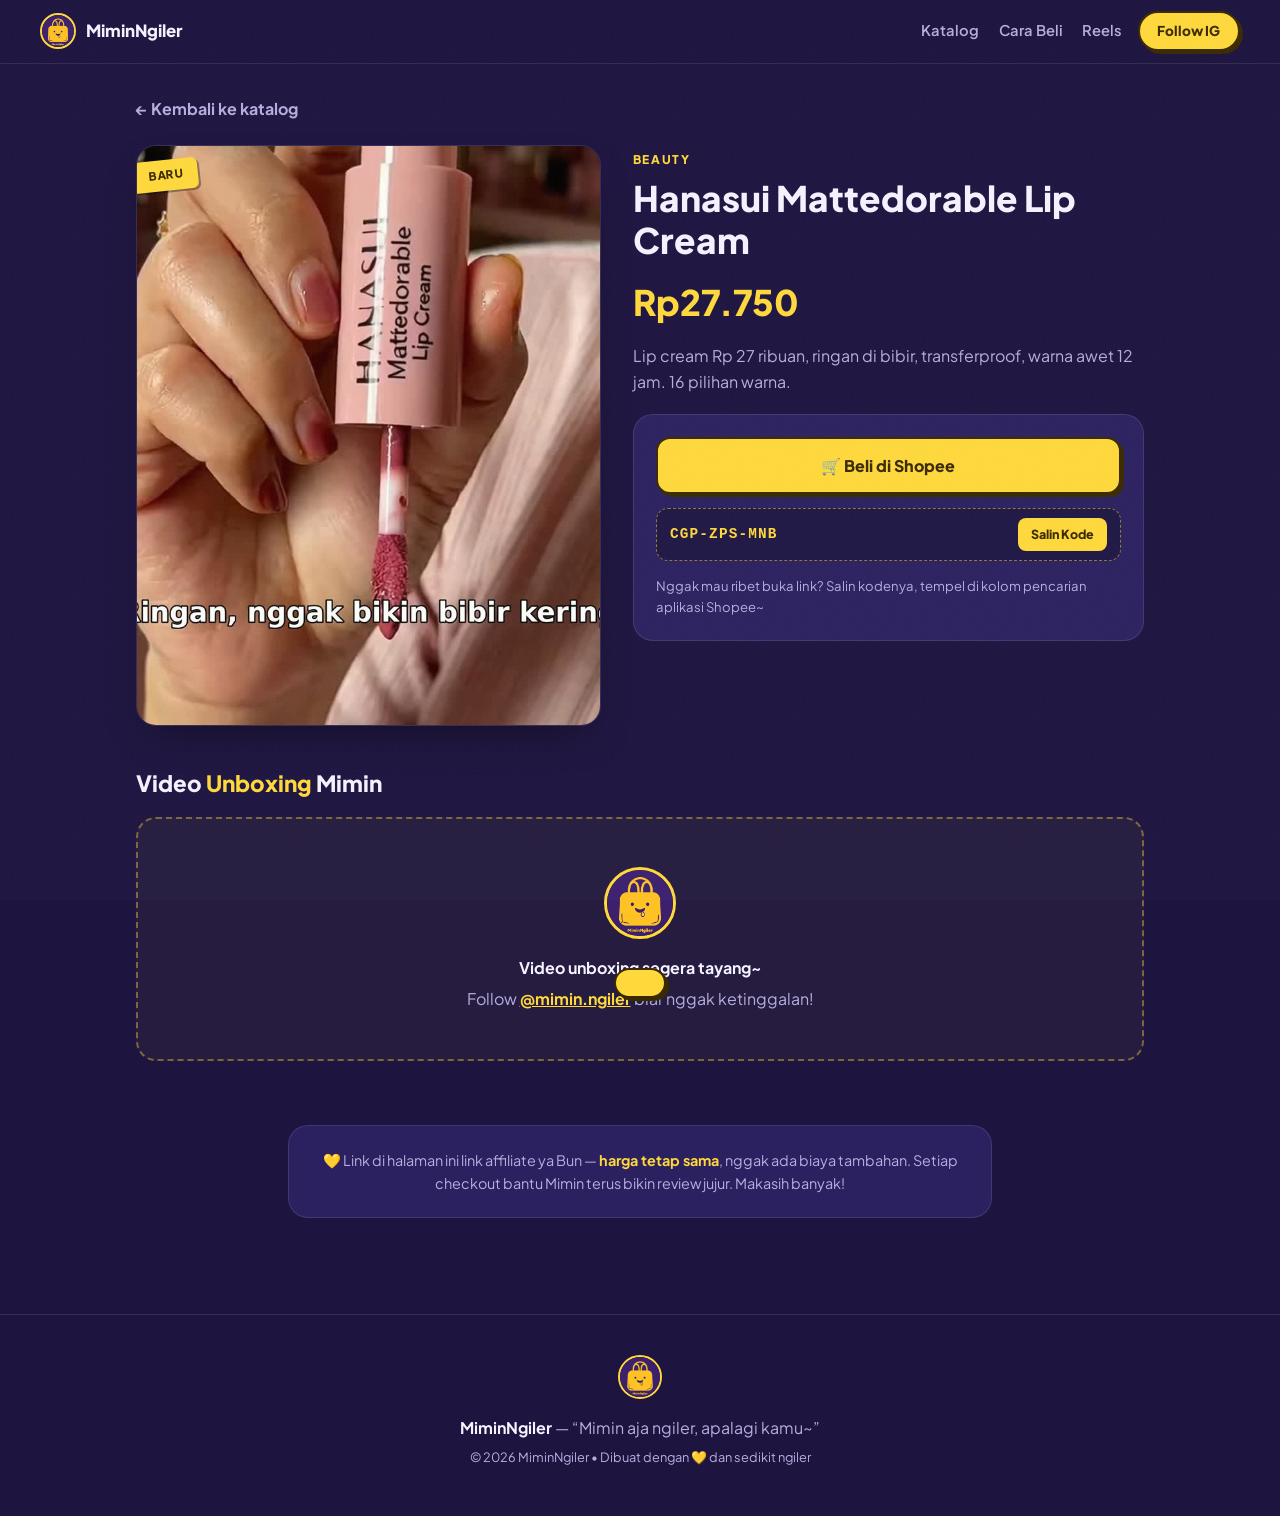
==== p-hanasui-lipcream.html @ 558b8bd4 "Daily backup 2026-10-09" ====
<!DOCTYPE html>
<html lang="id">
<head>
<meta charset="UTF-8">
<meta name="viewport" content="width=device-width, initial-scale=1.0">
<title>Hanasui Mattedorable Lip Cream — MiminNgiler</title>
<meta name="description" content="Hanasui Mattedorable Lip Cream — Lip cream Rp 27 ribuan, ringan di bibir, transferproof, warna awet 12 jam. 16 pilihan warna. Rekomendasi jujur MiminNgiler.">
<link rel="icon" type="image/png" href="img/logo.png">
<link rel="preconnect" href="https://fonts.googleapis.com">
<link rel="preconnect" href="https://fonts.gstatic.com" crossorigin>
<link href="https://fonts.googleapis.com/css2?family=Plus+Jakarta+Sans:ital,wght@0,400;0,500;0,600;0,700;0,800;1,600&display=swap" rel="stylesheet">
<link rel="stylesheet" href="styles.css">
<style>
.detail{max-width:68rem;margin:0 auto;padding:2rem clamp(1rem,4vw,2.5rem)}
.back{display:inline-flex;align-items:center;gap:.4rem;color:var(--muted);text-decoration:none;font-weight:700;margin-bottom:1.5rem}
.back:hover{color:var(--yellow)}
.dgrid{display:grid;grid-template-columns:1fr 1.1fr;gap:2rem;align-items:start}
@media(max-width:720px){.dgrid{grid-template-columns:1fr}}
.dthumb{border-radius:var(--radius);overflow:hidden;border:1px solid var(--line);box-shadow:var(--shadow);position:relative}
.dthumb img{width:100%;aspect-ratio:4/5;object-fit:cover}
.dinfo .cat{font-size:.75rem;font-weight:800;letter-spacing:.14em;text-transform:uppercase;color:var(--yellow)}
.dinfo h1{font-size:clamp(1.5rem,4.5vw,2.2rem);font-weight:800;line-height:1.2;margin:.4rem 0 .8rem}
.price{font-size:clamp(1.6rem,5vw,2.2rem);font-weight:800;color:var(--yellow);margin:.6rem 0}
.price-note{font-size:.8rem;color:var(--muted)}
.speclist{list-style:none;margin:1rem 0;display:grid;gap:.5rem}
.speclist li{background:var(--card);border:1px solid var(--line);border-radius:12px;padding:.7rem 1rem;font-size:.92rem}
.speclist li::before{content:"✓ ";color:var(--yellow);font-weight:800}
.buybox{background:var(--card);border:1px solid var(--line);border-radius:var(--radius);padding:1.4rem;margin-top:1.2rem;display:grid;gap:.9rem}
.dreel{margin-top:2.5rem}
.dreel h2{font-size:1.4rem;font-weight:800;margin-bottom:1rem}
.dreel h2 em{font-style:normal;color:var(--yellow)}
.rel{margin-top:2.5rem}
.rel h2{font-size:1.4rem;font-weight:800;margin-bottom:1rem}
</style>
</head>
<body>
<div class="grain" aria-hidden="true"></div>
<header class="topbar">
  <a class="brand" href="index.html"><img src="img/logo.png" alt="Logo MiminNgiler" width="36" height="36"><span>MiminNgiler</span></a>
  <nav class="topnav"><a href="index.html#katalog">Katalog</a><a href="index.html#cara-beli">Cara Beli</a><a href="index.html#reels">Reels</a></nav>
  <a class="btn btn-small" href="https://instagram.com/mimin.ngiler" target="_blank" rel="noopener">Follow IG</a>
</header>
<main class="detail">
  <a class="back" href="index.html#katalog">← Kembali ke katalog</a>
  <div class="dgrid">
    <div class="dthumb">
      <div class="sticker">Baru</div>
      <img src='img/hanasui-lipcream.jpg' alt='Hanasui Mattedorable Lip Cream'>
    </div>
    <div class="dinfo">
      <span class="cat">Beauty</span>
      <h1>Hanasui Mattedorable Lip Cream</h1>
      <div class="price">Rp27.750</div>
      
      <p style="color:var(--muted);margin:.8rem 0">Lip cream Rp 27 ribuan, ringan di bibir, transferproof, warna awet 12 jam. 16 pilihan warna.</p>
      
      <div class="buybox">
        <a class="buy-btn" href="https://s.shopee.co.id/BUPTWK14s?exp_info=tt_GojqBvvM" target="_blank" rel="noopener nofollow">🛒 Beli di Shopee</a>
        <div class="code-row"><code>CGP-ZPS-MNB</code><button class="copy-btn" data-code="CGP-ZPS-MNB">Salin Kode</button></div>
        <p style="font-size:.82rem;color:var(--muted)">Nggak mau ribet buka link? Salin kodenya, tempel di kolom pencarian aplikasi Shopee~</p>
      </div>
    </div>
  </div>
  <section class="dreel">
    <h2>Video <em>Unboxing</em> Mimin</h2>
    <div class="reel-ph"><img src="img/logo.png" alt=""><strong>Video unboxing segera tayang~</strong><p>Follow <a href="https://instagram.com/mimin.ngiler" target="_blank" rel="noopener" style="color:var(--yellow);font-weight:700">@mimin.ngiler</a> biar nggak ketinggalan!</p></div>
  </section>
  
  <section class="section disclaimer"><p>💛 Link di halaman ini link affiliate ya Bun — <strong>harga tetap sama</strong>, nggak ada biaya tambahan. Setiap checkout bantu Mimin terus bikin review jujur. Makasih banyak!</p></section>
</main>
<footer>
  <img src="img/logo.png" alt="" width="44" height="44">
  <p><strong>MiminNgiler</strong> — “Mimin aja ngiler, apalagi kamu~”</p>
  <p class="foot-small">© 2026 MiminNgiler • Dibuat dengan 💛 dan sedikit ngiler</p>
</footer>
<div class="toast" id="toast" role="status"></div>
<script async src="https://www.instagram.com/embed.js"></script>
<script>
document.querySelectorAll('.copy-btn').forEach(b=>b.addEventListener('click',async()=>{
  try{await navigator.clipboard.writeText(b.dataset.code)}catch(e){}
  const t=document.getElementById('toast');t.textContent='Kode '+b.dataset.code+' tersalin! Tempel di pencarian Shopee 🛒';t.classList.add('show');
  setTimeout(()=>t.classList.remove('show'),2200);
}));
if(window.instgrm)window.instgrm.Embeds.process();
</script>
</body>
</html>
---- styles.css ----
:root{
  --bg:#1d1440;
  --bg2:#251b52;
  --card:#2c2160;
  --card2:#332772;
  --ink:#f6f2ff;
  --muted:#b7aee0;
  --yellow:#ffd93b;
  --yellow-deep:#f5b800;
  --yellow-ink:#3a2a00;
  --line:rgba(255,255,255,.1);
  --radius:20px;
  --shadow:0 18px 40px -18px rgba(0,0,0,.55);
}
*{margin:0;padding:0;box-sizing:border-box}
html{scroll-behavior:smooth}
body{
  font-family:'Plus Jakarta Sans',system-ui,sans-serif;
  background:var(--bg);
  color:var(--ink);
  line-height:1.6;
  overflow-x:hidden;
}
::selection{background:var(--yellow);color:var(--yellow-ink)}
img{display:block;max-width:100%}
a{color:inherit}

/* film grain */
.grain{
  position:fixed;inset:0;z-index:60;pointer-events:none;opacity:.05;
  background-image:url("data:image/svg+xml,%3Csvg xmlns='http://www.w3.org/2000/svg' width='120' height='120'%3E%3Cfilter id='n'%3E%3CfeTurbulence type='fractalNoise' baseFrequency='0.9' numOctaves='2'/%3E%3C/filter%3E%3Crect width='120' height='120' filter='url(%23n)' opacity='1'/%3E%3C/svg%3E");
}

/* marquee */
.marquee{
  background:var(--yellow);color:var(--yellow-ink);
  overflow:hidden;white-space:nowrap;
  font-weight:800;font-size:.8rem;letter-spacing:.12em;
  padding:.55rem 0;transform:rotate(-1deg) scale(1.02);
  border-top:2px solid var(--yellow-ink);border-bottom:2px solid var(--yellow-ink);
}
.marquee-track{display:inline-block;animation:scroll 22s linear infinite}
.marquee .dot{margin:0 .9rem}
@keyframes scroll{to{transform:translateX(-50%)}}

/* topbar */
.topbar{
  position:sticky;top:0;z-index:50;
  display:flex;align-items:center;gap:1rem;
  padding:.7rem clamp(1rem,4vw,2.5rem);
  background:rgba(29,20,64,.82);backdrop-filter:blur(14px);
  border-bottom:1px solid var(--line);
}
.brand{display:flex;align-items:center;gap:.6rem;font-weight:800;font-size:1.05rem;text-decoration:none}
.brand img{border-radius:50%;border:2px solid var(--yellow)}
.topnav{display:flex;gap:1.2rem;margin-left:auto}
.topnav a{text-decoration:none;color:var(--muted);font-weight:600;font-size:.92rem}
.topnav a:hover{color:var(--yellow)}
.btn{
  display:inline-block;background:var(--yellow);color:var(--yellow-ink);
  font-weight:800;text-decoration:none;border-radius:999px;
  padding:.7rem 1.6rem;border:2px solid var(--yellow-ink);
  box-shadow:3px 3px 0 var(--yellow-ink);
  transition:transform .15s,box-shadow .15s;
}
.btn:hover{transform:translate(-1px,-1px);box-shadow:4px 4px 0 var(--yellow-ink)}
.btn:active{transform:translate(2px,2px);box-shadow:0 0 0 var(--yellow-ink)}
.btn-small{padding:.45rem 1.1rem;font-size:.85rem}

/* hero */
.hero{
  text-align:center;padding:clamp(2.5rem,7vw,4.5rem) 1.2rem 3rem;
  background:
    radial-gradient(600px 300px at 50% -40px,rgba(255,217,59,.14),transparent 70%),
    radial-gradient(500px 260px at 85% 20%,rgba(150,110,255,.12),transparent 70%),
    var(--bg);
}
.hero-logo img{
  margin:0 auto 1.2rem;border-radius:50%;
  border:4px solid var(--yellow);
  box-shadow:0 0 0 8px rgba(255,217,59,.12),0 0 60px rgba(255,217,59,.25),var(--shadow);
  animation:float 5s ease-in-out infinite;
}
@keyframes float{50%{transform:translateY(-8px)}}
.kicker{
  display:inline-block;font-size:.72rem;font-weight:800;letter-spacing:.22em;
  color:var(--yellow);border:1px dashed rgba(255,217,59,.55);
  padding:.35rem .9rem;border-radius:999px;margin-bottom:1rem;
}
.hero h1{font-size:clamp(2.6rem,9vw,4.6rem);font-weight:800;line-height:1.05;letter-spacing:-.02em}
.hero h1 span{color:var(--yellow)}
.tagline{font-size:clamp(1.05rem,3.4vw,1.35rem);font-style:italic;font-weight:600;color:var(--muted);margin:.6rem 0 1rem}
.hero-desc{max-width:34rem;margin:0 auto;color:var(--muted)}
.hero-desc strong{color:var(--ink)}
.socials{display:flex;gap:.8rem;justify-content:center;margin:1.6rem 0}
.socials a{
  width:48px;height:48px;display:grid;place-items:center;border-radius:16px;
  background:var(--card);border:1px solid var(--line);transition:.2s;
}
.socials a:hover{background:var(--yellow);transform:translateY(-3px) rotate(-4deg)}
.socials svg{width:22px;height:22px;fill:var(--ink)}
.socials a:hover svg{fill:var(--yellow-ink)}
.hero-stats{display:flex;gap:1rem;justify-content:center;flex-wrap:wrap;margin-top:.4rem}
.stat{
  background:var(--card);border:1px solid var(--line);border-radius:16px;
  padding:.8rem 1.6rem;min-width:7.5rem;
}
.stat strong{display:block;font-size:1.4rem;color:var(--yellow)}
.stat span{font-size:.78rem;color:var(--muted)}

/* sections */
.section{padding:clamp(2.5rem,6vw,4rem) clamp(1rem,4vw,2.5rem);max-width:72rem;margin:0 auto}
.section-head{text-align:center;margin-bottom:2rem}
.section-head h2{font-size:clamp(1.7rem,5vw,2.4rem);font-weight:800;letter-spacing:-.01em}
.section-head h2 em{font-style:normal;color:var(--yellow);position:relative}
.section-head h2 em::after{
  content:"";position:absolute;left:0;right:0;bottom:2px;height:8px;z-index:-1;
  background:rgba(255,217,59,.28);transform:rotate(-1deg);
}
.section-head p{color:var(--muted);margin-top:.4rem}

/* tools */
.tools{display:flex;flex-direction:column;gap:1rem;margin-bottom:1.8rem}
.search{
  display:flex;align-items:center;gap:.7rem;background:var(--card);
  border:1px solid var(--line);border-radius:999px;padding:.7rem 1.2rem;max-width:30rem;margin:0 auto;width:100%;
}
.search svg{width:18px;height:18px;fill:var(--muted);flex:none}
.search input{
  background:none;border:none;outline:none;color:var(--ink);width:100%;
  font:inherit;font-size:.95rem;
}
.search input::placeholder{color:var(--muted)}
.chips{display:flex;gap:.6rem;justify-content:center;flex-wrap:wrap}
.chip{
  background:transparent;color:var(--muted);border:1px solid var(--line);
  border-radius:999px;padding:.45rem 1.1rem;font:inherit;font-weight:700;font-size:.85rem;cursor:pointer;
  transition:.18s;
}
.chip:hover{border-color:var(--yellow);color:var(--yellow)}
.chip.active{background:var(--yellow);color:var(--yellow-ink);border-color:var(--yellow-ink)}

/* product grid */
.grid{display:grid;grid-template-columns:repeat(auto-fill,minmax(16.5rem,1fr));gap:1.4rem}
.card{
  background:var(--card);border:1px solid var(--line);border-radius:var(--radius);
  overflow:hidden;box-shadow:var(--shadow);position:relative;
  transition:transform .22s,box-shadow .22s;
  display:flex;flex-direction:column;
}
.card:hover{transform:translateY(-6px);box-shadow:0 26px 50px -18px rgba(0,0,0,.6)}
.cardlink{text-decoration:none;color:inherit;display:block}
.cardlink:hover h3{color:var(--yellow)}
.thumb{position:relative;aspect-ratio:4/5;overflow:hidden;background:var(--bg2)}
.thumb img{width:100%;height:100%;object-fit:cover;transition:transform .4s}
.card:hover .thumb img{transform:scale(1.05)}
.thumb-ph{
  width:100%;height:100%;display:flex;flex-direction:column;gap:.6rem;
  align-items:center;justify-content:center;color:var(--muted);font-weight:700;
  background:
    radial-gradient(circle at 50% 35%,rgba(255,217,59,.16),transparent 60%),
    repeating-linear-gradient(-45deg,transparent 0 14px,rgba(255,255,255,.03) 14px 28px),
    var(--bg2);
}
.thumb-ph img{width:84px;height:84px;border-radius:50%;border:3px solid var(--yellow);opacity:.9}
.sticker{
  position:absolute;top:.9rem;left:-.4rem;z-index:2;
  background:var(--yellow);color:var(--yellow-ink);
  font-weight:800;font-size:.72rem;letter-spacing:.06em;text-transform:uppercase;
  padding:.4rem .9rem .4rem 1.1rem;border-radius:6px;
  transform:rotate(-6deg);box-shadow:2px 2px 0 rgba(0,0,0,.35);
}
.card-body{padding:1.2rem;display:flex;flex-direction:column;gap:.7rem;flex:1}
.cat{font-size:.72rem;font-weight:800;letter-spacing:.14em;text-transform:uppercase;color:var(--yellow)}
.card h3{font-size:1.08rem;font-weight:800;line-height:1.35}
.card .desc{font-size:.88rem;color:var(--muted);flex:1}
.code-row{display:flex;align-items:center;gap:.6rem;background:rgba(0,0,0,.28);border:1px dashed rgba(255,217,59,.5);border-radius:12px;padding:.55rem .8rem}
.code-row code{font-family:ui-monospace,monospace;font-weight:700;letter-spacing:.08em;color:var(--yellow);font-size:.9rem}
.copy-btn{
  margin-left:auto;background:var(--yellow);color:var(--yellow-ink);border:none;cursor:pointer;
  font:inherit;font-weight:800;font-size:.78rem;border-radius:8px;padding:.4rem .8rem;
  display:flex;align-items:center;gap:.35rem;transition:.15s;
}
.copy-btn:hover{background:#fff}
.copy-btn svg{width:13px;height:13px;fill:currentColor}
.buy-btn{
  display:block;text-align:center;background:var(--yellow);color:var(--yellow-ink);
  font-weight:800;text-decoration:none;border-radius:14px;padding:.85rem;
  border:2px solid var(--yellow-ink);box-shadow:3px 3px 0 var(--yellow-ink);
  transition:transform .15s,box-shadow .15s;
}
.buy-btn:hover{transform:translate(-1px,-1px);box-shadow:4px 4px 0 var(--yellow-ink)}
.buy-btn:active{transform:translate(2px,2px);box-shadow:0 0 0 var(--yellow-ink)}
.detail-btn{
  display:block;text-align:center;margin-top:.6rem;color:var(--yellow);
  font-weight:700;text-decoration:none;border-radius:14px;padding:.7rem;
  border:2px dashed var(--yellow);
}
.detail-btn:hover{background:rgba(255,217,59,.12)}
.empty{text-align:center;color:var(--muted);padding:2rem}

/* howto */
.howto{background:var(--bg2);border-top:1px solid var(--line);border-bottom:1px solid var(--line)}
.howto .section{padding-top:clamp(2.5rem,6vw,4rem)}
.steps{list-style:none;display:grid;grid-template-columns:repeat(auto-fit,minmax(15rem,1fr));gap:1.2rem;max-width:60rem;margin:0 auto}
.steps li{
  background:var(--card);border:1px solid var(--line);border-radius:var(--radius);
  padding:1.4rem;display:flex;gap:1rem;align-items:flex-start;
}
.num{
  flex:none;width:2.6rem;height:2.6rem;border-radius:50%;
  background:var(--yellow);color:var(--yellow-ink);
  display:grid;place-items:center;font-weight:800;font-size:1.2rem;
  box-shadow:2px 2px 0 var(--yellow-ink);
}
.steps strong{display:block;margin-bottom:.25rem}
.steps p{font-size:.88rem;color:var(--muted)}

/* reels */
.reels-grid{display:grid;grid-template-columns:repeat(auto-fill,minmax(15rem,1fr));gap:1.2rem}
.reel-ph{
  border:2px dashed rgba(255,217,59,.4);border-radius:var(--radius);
  padding:3rem 1.5rem;text-align:center;color:var(--muted);
  background:rgba(255,217,59,.04);
}
.reel-ph img{width:72px;height:72px;border-radius:50%;margin:0 auto 1rem;border:3px solid var(--yellow)}
.reel-ph strong{color:var(--ink);display:block;margin-bottom:.3rem}
.reel-card iframe{width:100%;border-radius:var(--radius);border:1px solid var(--line);min-height:480px;background:var(--card)}

/* disclaimer */
.disclaimer p{
  max-width:44rem;margin:0 auto;text-align:center;font-size:.9rem;color:var(--muted);
  background:var(--card);border:1px solid var(--line);border-radius:var(--radius);padding:1.4rem 1.8rem;
}
.disclaimer strong{color:var(--yellow)}

/* footer */
footer{text-align:center;padding:2.5rem 1rem 3rem;border-top:1px solid var(--line);color:var(--muted)}
footer img{margin:0 auto 1rem;border-radius:50%;border:2px solid var(--yellow)}
footer strong{color:var(--ink)}
.foot-small{font-size:.8rem;margin-top:.4rem}

/* toast */
.toast{
  position:fixed;bottom:1.4rem;left:50%;transform:translateX(-50%) translateY(120px);
  background:var(--yellow);color:var(--yellow-ink);font-weight:800;
  padding:.8rem 1.5rem;border-radius:999px;border:2px solid var(--yellow-ink);
  box-shadow:3px 3px 0 var(--yellow-ink);z-index:70;transition:transform .3s;
  max-width:90vw;text-align:center;
}
.toast.show{transform:translateX(-50%) translateY(0)}

/* reveal */
.js .reveal{opacity:0;transform:translateY(22px);transition:opacity .6s,transform .6s}
.reveal.in{opacity:1;transform:none}

@media(max-width:640px){
  .topnav{display:none}
  .hero-stats{gap:.6rem}
  .stat{min-width:6.5rem;padding:.7rem 1rem}
}
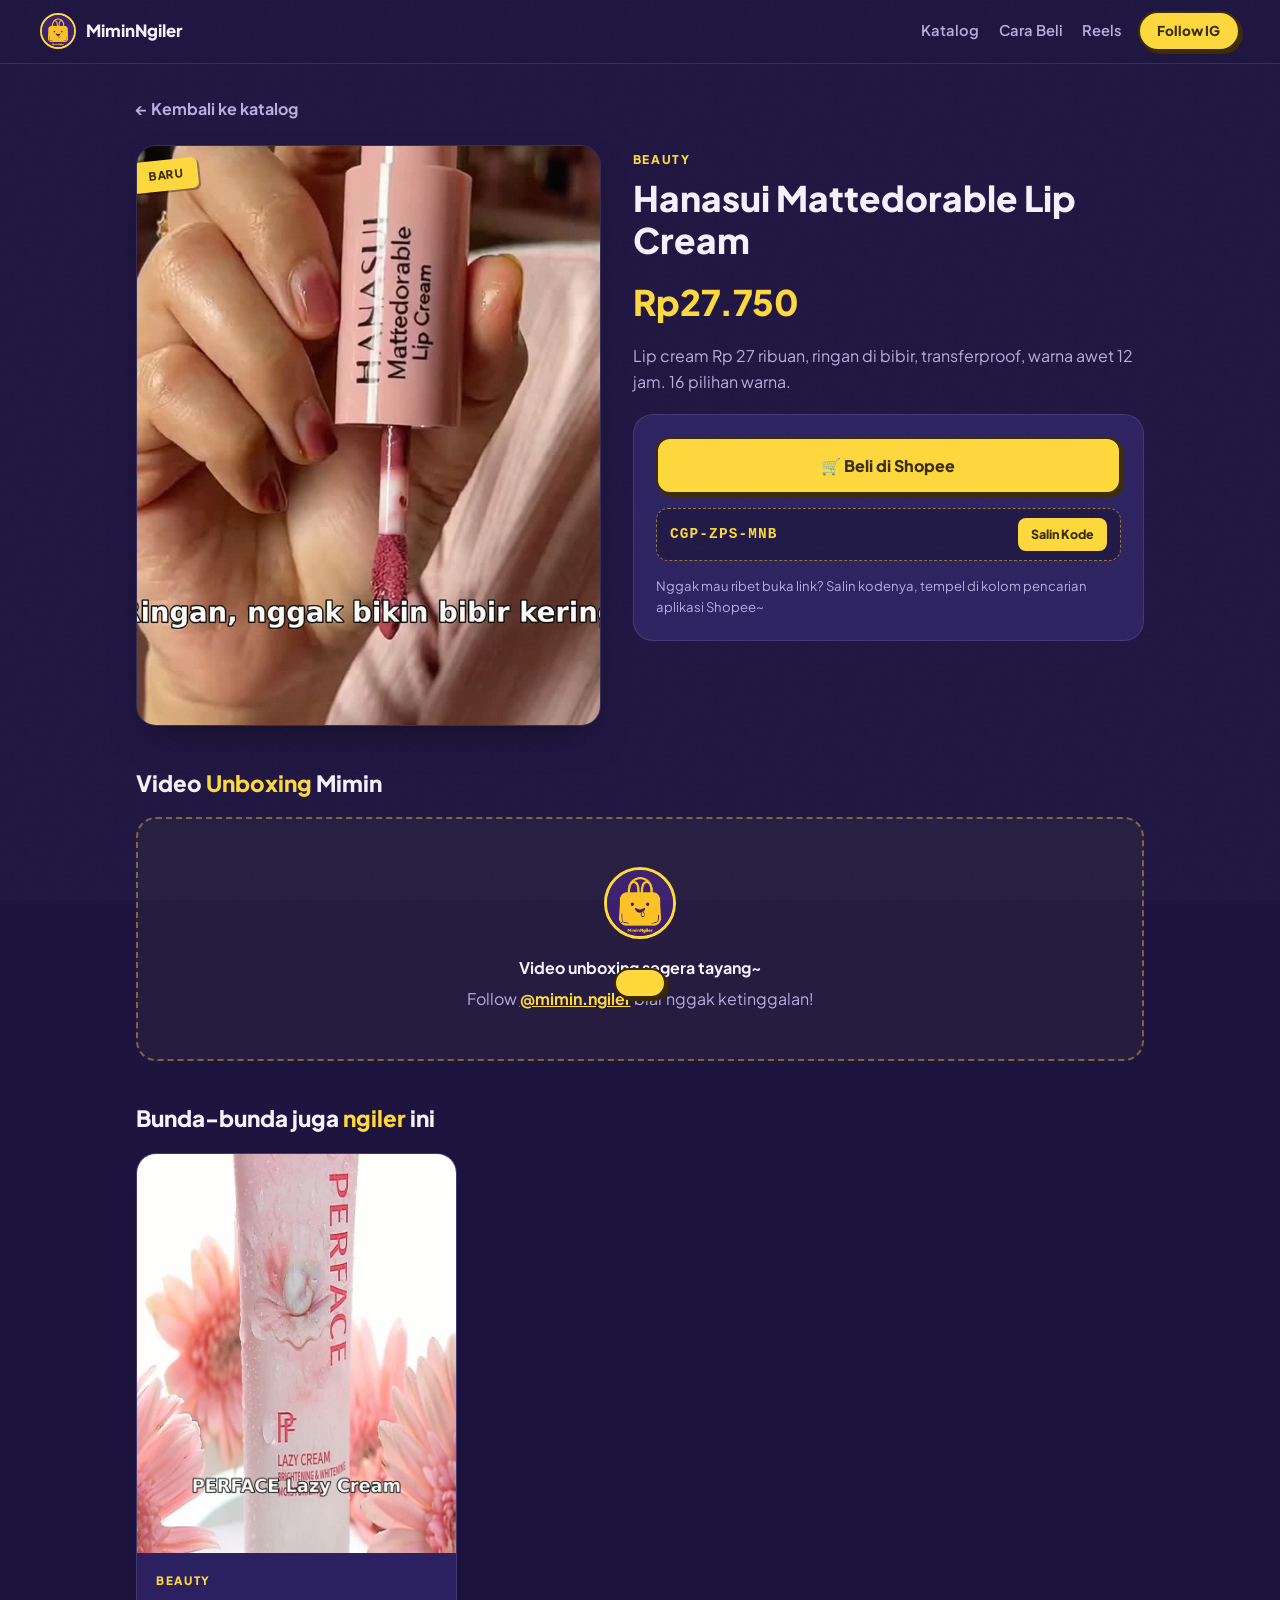
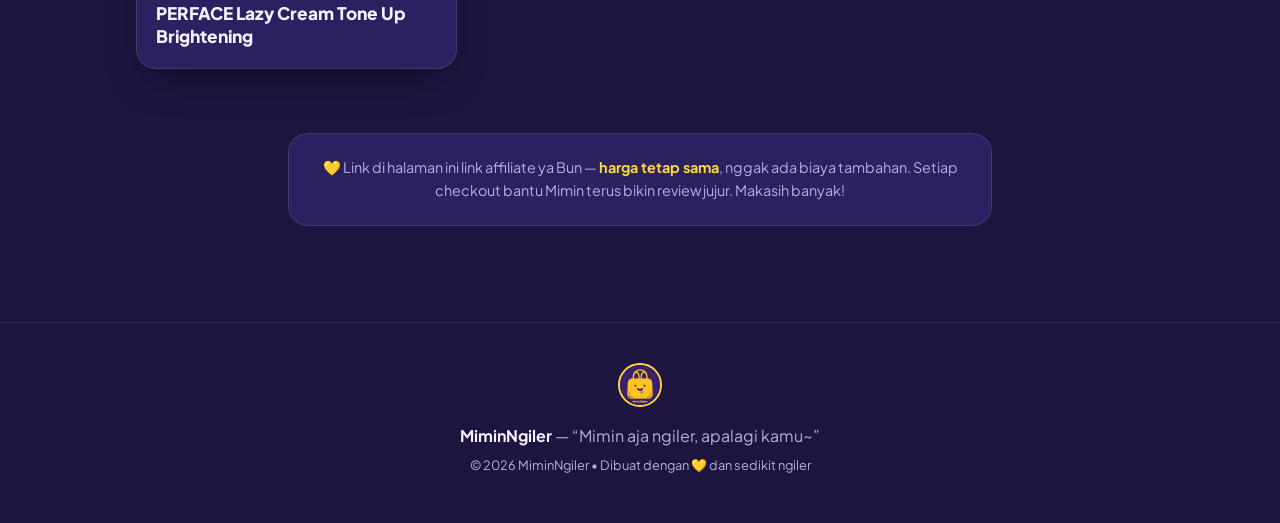
==== commit e317d9e2: "Daily backup 2026-10-10" ====
--- a/p-hanasui-lipcream.html
+++ b/p-hanasui-lipcream.html
@@ -65,7 +65,7 @@
     <h2>Video <em>Unboxing</em> Mimin</h2>
     <div class="reel-ph"><img src="img/logo.png" alt=""><strong>Video unboxing segera tayang~</strong><p>Follow <a href="https://instagram.com/mimin.ngiler" target="_blank" rel="noopener" style="color:var(--yellow);font-weight:700">@mimin.ngiler</a> biar nggak ketinggalan!</p></div>
   </section>
-  
+  <section class='rel'><h2>Bunda-bunda juga <em style='font-style:normal;color:var(--yellow)'>ngiler</em> ini</h2><div class='grid'><article class='card'><a href='p-perface-lazycream.html' style='text-decoration:none;color:inherit'><div class='thumb'><img src='img/perface-lazycream.jpg' alt='PERFACE Lazy Cream Tone Up Brightening' loading='lazy'></div><div class='card-body'><span class='cat'>Beauty</span><h3>PERFACE Lazy Cream Tone Up Brightening</h3></div></a></article></div></section>
   <section class="section disclaimer"><p>💛 Link di halaman ini link affiliate ya Bun — <strong>harga tetap sama</strong>, nggak ada biaya tambahan. Setiap checkout bantu Mimin terus bikin review jujur. Makasih banyak!</p></section>
 </main>
 <footer>
